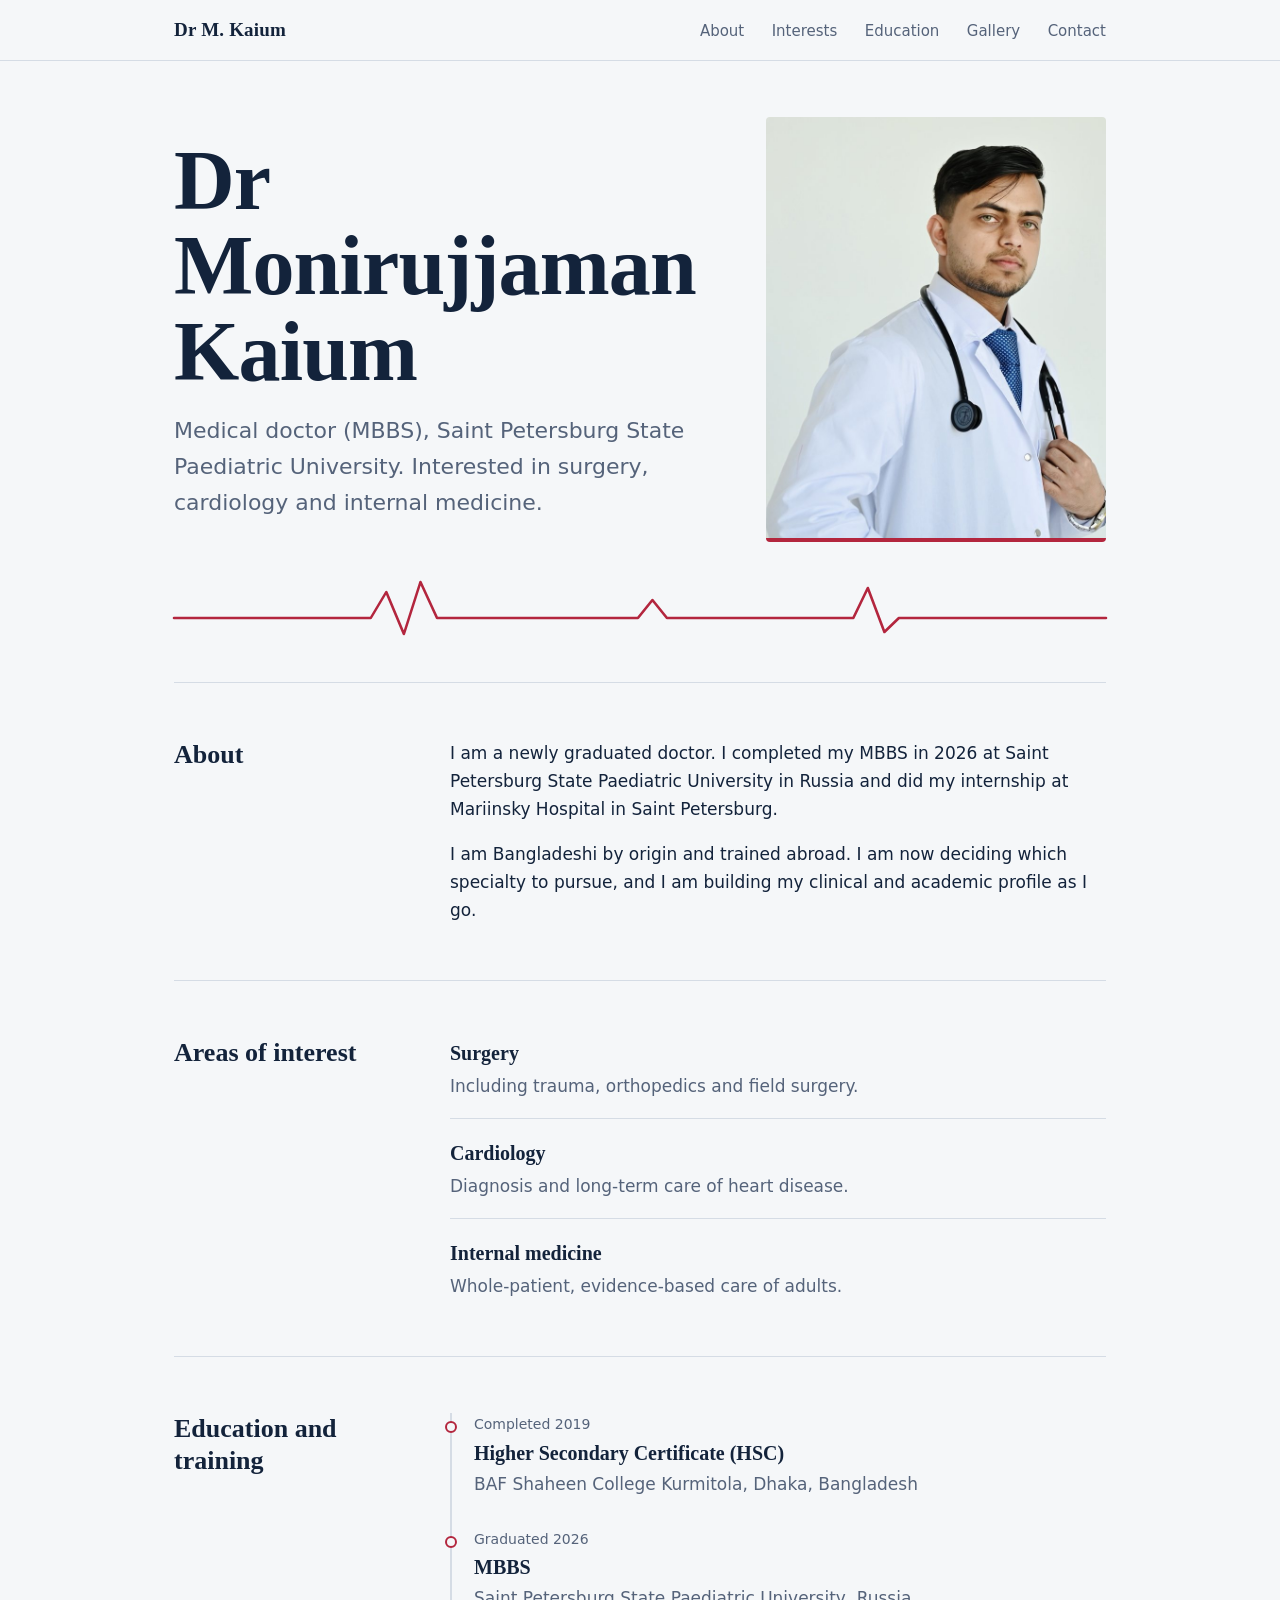
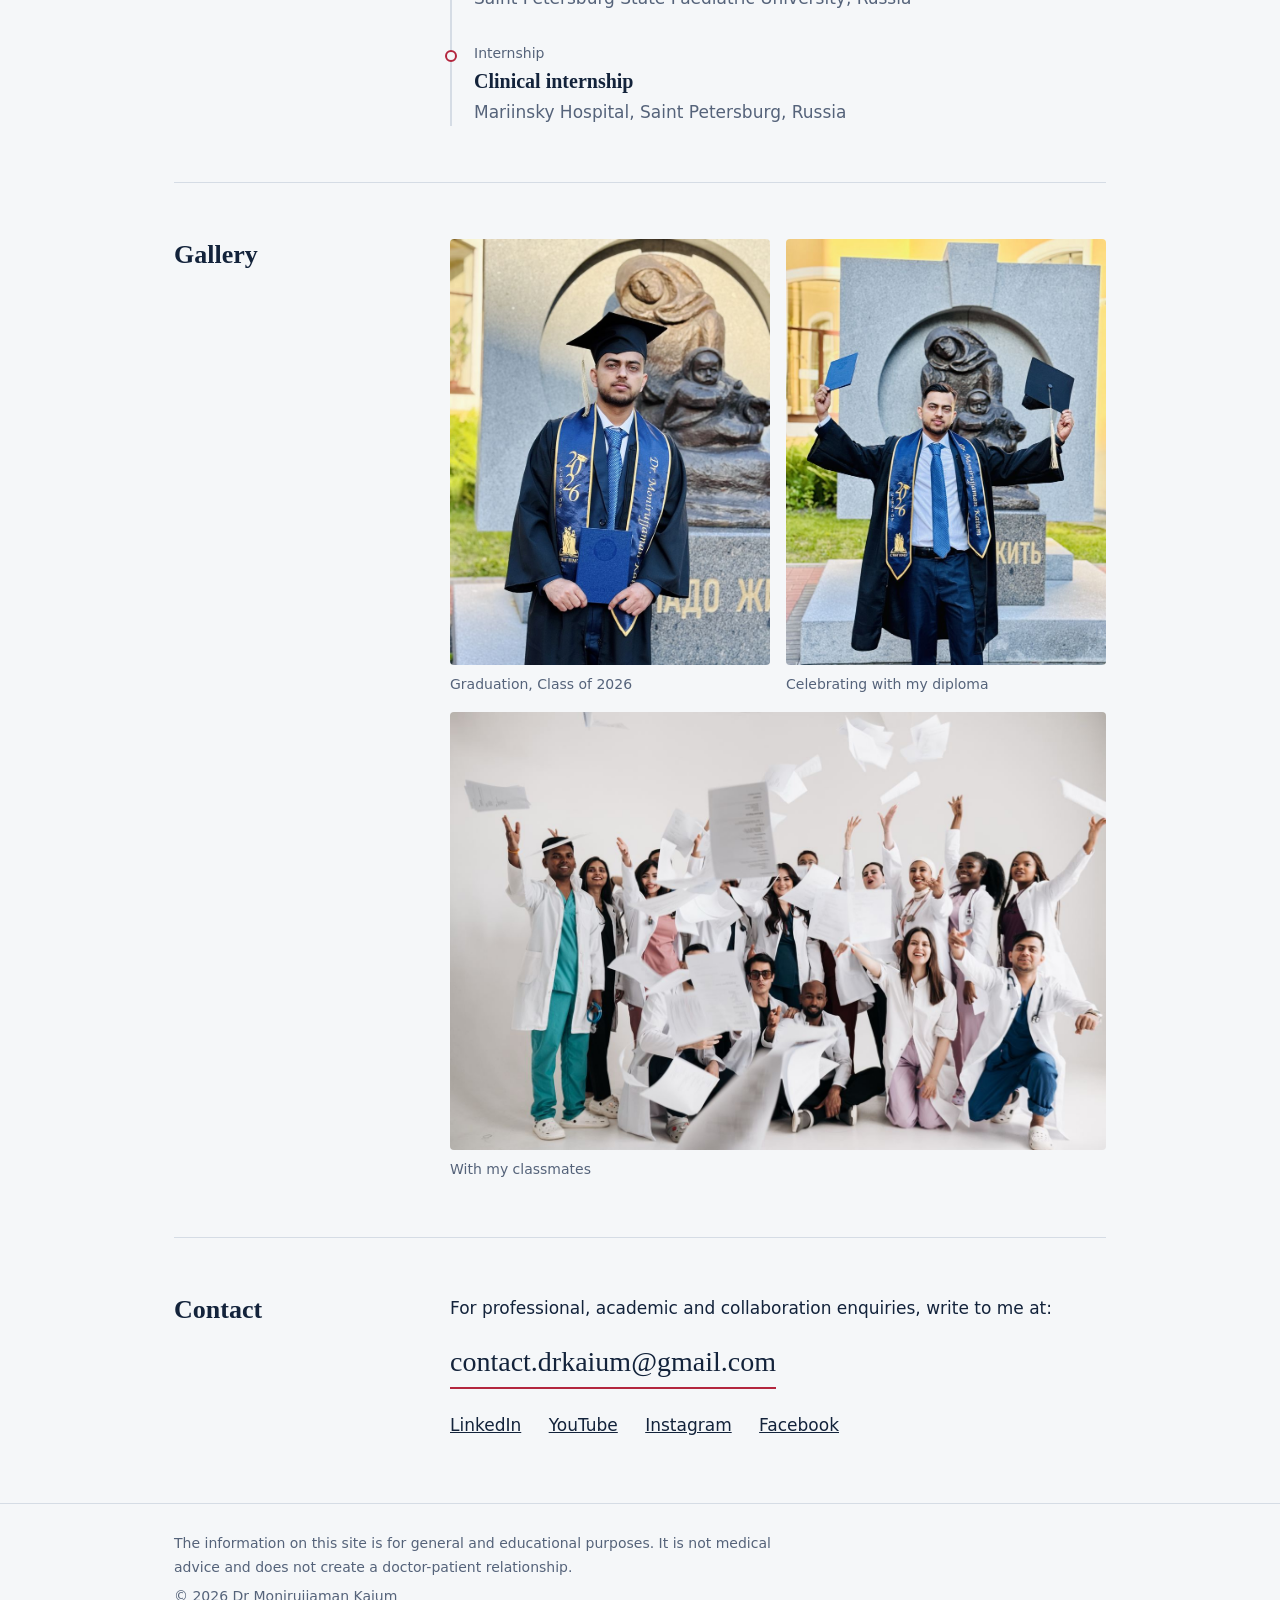
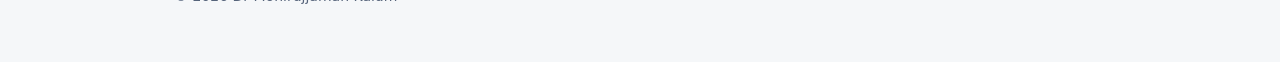
==== index.html @ 2f3d0349 "Rename index.html.html to index.html" ====
<!DOCTYPE html>
<html lang="en">
<head>
<meta charset="utf-8">
<meta name="viewport" content="width=device-width, initial-scale=1">
<title>Dr Monirujjaman Kaium | Medical Doctor (MBBS)</title>
<meta name="description" content="Dr Monirujjaman Kaium, MBBS, Saint Petersburg State Paediatric University. Interested in surgery, cardiology and internal medicine.">
<style>
  :root {
    --paper: #F5F7F9;
    --ink: #13233B;
    --muted: #55637A;
    --line: #D5DCE5;
    --signal: #B3263E;
    --white: #FFFFFF;
    --serif: "Iowan Old Style", "Palatino Linotype", Palatino, Georgia, serif;
    --sans: system-ui, -apple-system, "Segoe UI", Roboto, Helvetica, Arial, sans-serif;
  }
  *, *::before, *::after { box-sizing: border-box; }
  html { scroll-behavior: smooth; }
  body {
    margin: 0;
    background: var(--paper);
    color: var(--ink);
    font: 17px/1.65 var(--sans);
    -webkit-font-smoothing: antialiased;
  }
  a { color: inherit; }
  a:focus-visible { outline: 3px solid var(--signal); outline-offset: 3px; }

  .wrap { max-width: 980px; margin: 0 auto; padding: 0 24px; }

  /* top bar */
  header.bar { border-bottom: 1px solid var(--line); background: var(--paper); position: sticky; top: 0; z-index: 5; }
  header.bar .wrap { display: flex; justify-content: space-between; align-items: center; height: 60px; }
  .mark { font-family: var(--serif); font-weight: 700; font-size: 19px; text-decoration: none; letter-spacing: .01em; }
  nav a { text-decoration: none; margin-left: 22px; font-size: 15px; color: var(--muted); }
  nav a:hover { color: var(--signal); }

  /* hero */
  .hero { padding: 56px 0 40px; }
  .hero-grid { display: grid; gap: 32px; grid-template-columns: 1fr; align-items: center; }
  @media (min-width: 820px) { .hero-grid { grid-template-columns: 1fr 340px; gap: 56px; } }
  .portrait { margin: 0; order: -1; max-width: 320px; }
  @media (min-width: 820px) { .portrait { order: 0; max-width: none; } }
  .portrait img { display: block; width: 100%; height: auto; aspect-ratio: 4 / 5; object-fit: cover; border-radius: 4px; border-bottom: 4px solid var(--signal); background: #E3E8E2; }
  .hero h1 {
    font-family: var(--serif);
    font-weight: 700;
    font-size: clamp(40px, 9vw, 84px);
    line-height: 1.02;
    margin: 0 0 18px;
    letter-spacing: -.01em;
  }
  .hero .title { font-size: clamp(18px, 2.6vw, 22px); color: var(--muted); margin: 0; max-width: 34em; }
  .ecg { display: block; width: 100%; height: 64px; margin: 36px 0 0; overflow: visible; }
  .ecg path {
    fill: none; stroke: var(--signal); stroke-width: 2.5; stroke-linecap: round; stroke-linejoin: round;
    stroke-dasharray: 1600; stroke-dashoffset: 1600;
    animation: trace 2.6s ease-out .3s forwards;
  }
  @keyframes trace { to { stroke-dashoffset: 0; } }
  @media (prefers-reduced-motion: reduce) {
    .ecg path { animation: none; stroke-dashoffset: 0; }
    html { scroll-behavior: auto; }
  }

  /* sections */
  section { padding: 56px 0; border-top: 1px solid var(--line); }
  .grid { display: grid; gap: 20px 56px; grid-template-columns: 1fr; }
  @media (min-width: 820px) { .grid { grid-template-columns: 220px 1fr; } }
  h2 { font-family: var(--serif); font-size: 26px; line-height: 1.2; margin: 0; }
  .body p { margin: 0 0 1em; max-width: 38em; }
  .body p:last-child { margin-bottom: 0; }

  /* interests */
  .fields { list-style: none; margin: 0; padding: 0; }
  .fields li { padding: 18px 0; border-bottom: 1px solid var(--line); }
  .fields li:first-child { padding-top: 0; }
  .fields li:last-child { border-bottom: 0; padding-bottom: 0; }
  .fields strong { display: block; font-family: var(--serif); font-size: 20px; margin-bottom: 2px; }
  .fields span { color: var(--muted); }

  /* education timeline: this one is a real sequence */
  .timeline { list-style: none; margin: 0; padding: 0 0 0 22px; border-left: 2px solid var(--line); }
  .timeline li { position: relative; padding: 0 0 30px; }
  .timeline li:last-child { padding-bottom: 0; }
  .timeline li::before {
    content: ""; position: absolute; left: -29px; top: 8px; width: 12px; height: 12px;
    border-radius: 50%; background: var(--paper); border: 2px solid var(--signal);
  }
  .timeline .when { display: block; font-size: 14px; color: var(--muted); }
  .timeline .what { display: block; font-family: var(--serif); font-size: 20px; font-weight: 700; }
  .timeline .where { display: block; color: var(--muted); }


  /* gallery */
  .shots { display: grid; grid-template-columns: 1fr 1fr; gap: 16px; margin-bottom: 16px; }
  .gallery figure { margin: 0; }
  .gallery img { display: block; width: 100%; height: auto; border-radius: 4px; background: #E3E8E2; }
  .gallery figcaption { font-size: 14px; color: var(--muted); margin-top: 8px; }
  @media (max-width: 520px) { .shots { grid-template-columns: 1fr; } }

  /* contact */
  .contact a.big {
    display: inline-block; font-family: var(--serif); font-size: clamp(20px, 4vw, 28px);
    text-decoration: none; border-bottom: 2px solid var(--signal); padding-bottom: 2px; word-break: break-all;
  }
  .contact a.big:hover { color: var(--signal); }
  .links { margin-top: 22px; }
  .links a { display: inline-block; margin: 0 22px 8px 0; }

  footer { border-top: 1px solid var(--line); padding: 28px 0 48px; color: var(--muted); font-size: 14px; }
  footer p { margin: 0 0 6px; max-width: 46em; }
</style>
</head>
<body>

<header class="bar">
  <div class="wrap">
    <a class="mark" href="#top">Dr M. Kaium</a>
    <nav aria-label="Main">
      <a href="#about">About</a>
      <a href="#interests">Interests</a>
      <a href="#education">Education</a>
      <a href="#gallery">Gallery</a>
      <a href="#contact">Contact</a>
    </nav>
  </div>
</header>

<main id="top">
  <div class="wrap">
    <div class="hero">
      <div class="hero-grid">
        <div>
          <h1>Dr Monirujjaman Kaium</h1>
          <p class="title">Medical doctor (MBBS), Saint Petersburg State Paediatric University. Interested in surgery, cardiology and internal medicine.</p>
        </div>
        <figure class="portrait">
          <img src="[data-uri]" width="720" height="900" alt="Portrait of Dr Monirujjaman Kaium in a white coat with a stethoscope">
        </figure>
      </div>
      <svg class="ecg" viewBox="0 0 900 64" preserveAspectRatio="none" aria-hidden="true">
        <path d="M0 40 H170 L190 40 L205 14 L222 56 L238 4 L254 40 H430 L448 40 L462 22 L476 40 H640 L656 40 L670 10 L686 54 L700 40 H900"/>
      </svg>
    </div>

    <section id="about">
      <div class="grid">
        <h2>About</h2>
        <div class="body">
          <p>I am a newly graduated doctor. I completed my MBBS in 2026 at Saint Petersburg State Paediatric University in Russia and did my internship at Mariinsky Hospital in Saint Petersburg.</p>
          <p>I am Bangladeshi by origin and trained abroad. I am now deciding which specialty to pursue, and I am building my clinical and academic profile as I go.</p>
        </div>
      </div>
    </section>

    <section id="interests">
      <div class="grid">
        <h2>Areas of interest</h2>
        <div class="body">
          <ul class="fields">
            <li><strong>Surgery</strong><span>Including trauma, orthopedics and field surgery.</span></li>
            <li><strong>Cardiology</strong><span>Diagnosis and long-term care of heart disease.</span></li>
            <li><strong>Internal medicine</strong><span>Whole-patient, evidence-based care of adults.</span></li>
          </ul>
        </div>
      </div>
    </section>

    <section id="education">
      <div class="grid">
        <h2>Education and training</h2>
        <div class="body">
          <ol class="timeline">
            <li>
              <span class="when">Completed 2019</span>
              <span class="what">Higher Secondary Certificate (HSC)</span>
              <span class="where">BAF Shaheen College Kurmitola, Dhaka, Bangladesh</span>
            </li>
            <li>
              <span class="when">Graduated 2026</span>
              <span class="what">MBBS</span>
              <span class="where">Saint Petersburg State Paediatric University, Russia</span>
            </li>
            <li>
              <span class="when">Internship</span>
              <span class="what">Clinical internship</span>
              <span class="where">Mariinsky Hospital, Saint Petersburg, Russia</span>
            </li>
          </ol>
        </div>
      </div>
    </section>

    <section id="gallery" class="gallery">
      <div class="grid">
        <h2>Gallery</h2>
        <div class="body">
          <div class="shots">
            <figure>
              <img src="[data-uri]" width="760" height="1013" loading="lazy" alt="Dr Monirujjaman Kaium in graduation gown and cap holding his diploma">
              <figcaption>Graduation, Class of 2026</figcaption>
            </figure>
            <figure>
              <img src="[data-uri]" width="760" height="1013" loading="lazy" alt="Dr Monirujjaman Kaium celebrating graduation with his diploma and cap raised">
              <figcaption>Celebrating with my diploma</figcaption>
            </figure>
          </div>
          <figure>
            <img src="[data-uri]" width="1400" height="934" loading="lazy" alt="Group of medical graduates in white coats throwing papers in the air">
            <figcaption>With my classmates</figcaption>
          </figure>
        </div>
      </div>
    </section>

    <section id="contact" class="contact">
      <div class="grid">
        <h2>Contact</h2>
        <div class="body">
          <p>For professional, academic and collaboration enquiries, write to me at:</p>
          <a class="big" href="mailto:contact.drkaium@gmail.com">contact.drkaium@gmail.com</a>
          <div class="links">
            <a href="https://www.linkedin.com/in/dr-monirujjaman-kaium-36304642a" target="_blank" rel="noopener">LinkedIn</a>
            <a href="https://www.youtube.com/@monirujjamankaium" target="_blank" rel="noopener">YouTube</a>
            <a href="https://www.instagram.com/monirujjamankaium/" target="_blank" rel="noopener">Instagram</a>
            <a href="https://www.facebook.com/Dr-Monirujjaman-Kaium-100064530982934/" target="_blank" rel="noopener">Facebook</a>
          </div>
        </div>
      </div>
    </section>
  </div>
</main>

<footer>
  <div class="wrap">
    <p>The information on this site is for general and educational purposes. It is not medical advice and does not create a doctor-patient relationship.</p>
    <p>&copy; 2026 Dr Monirujjaman Kaium</p>
  </div>
</footer>

</body>
</html>
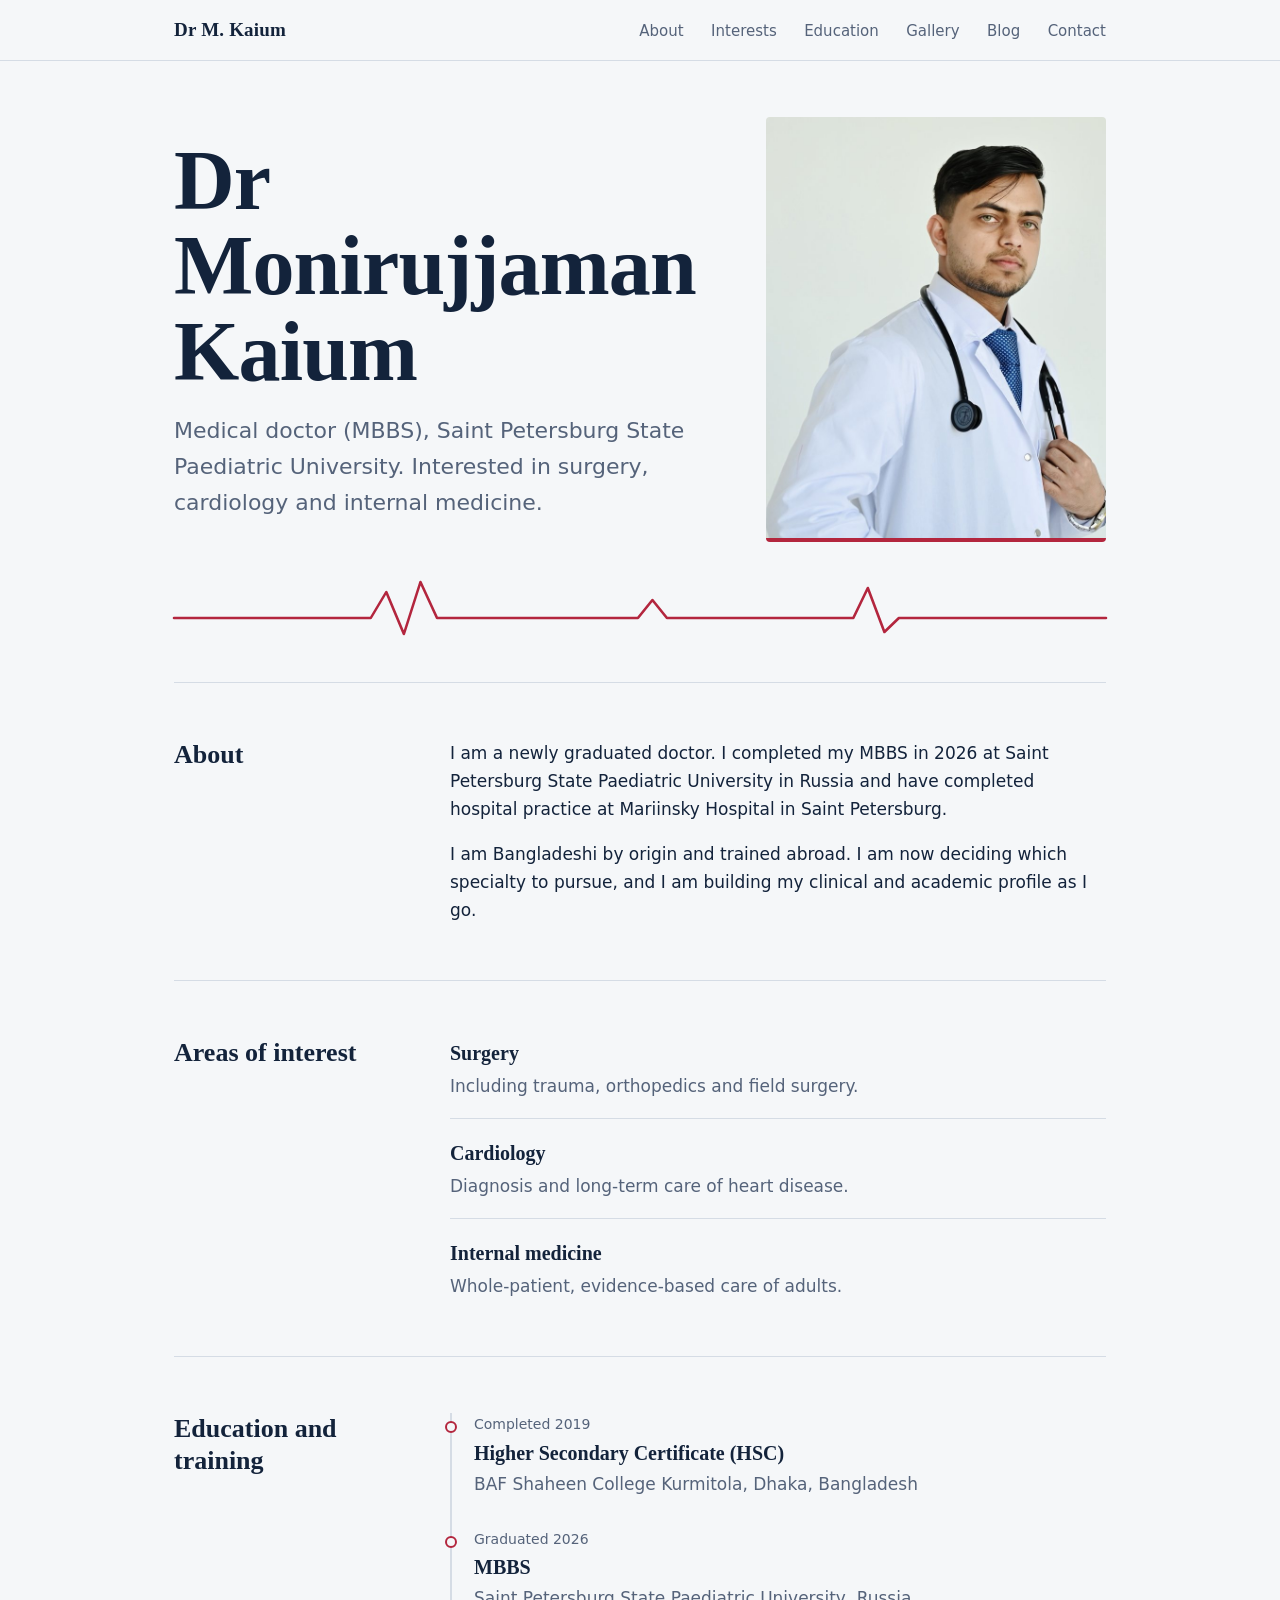
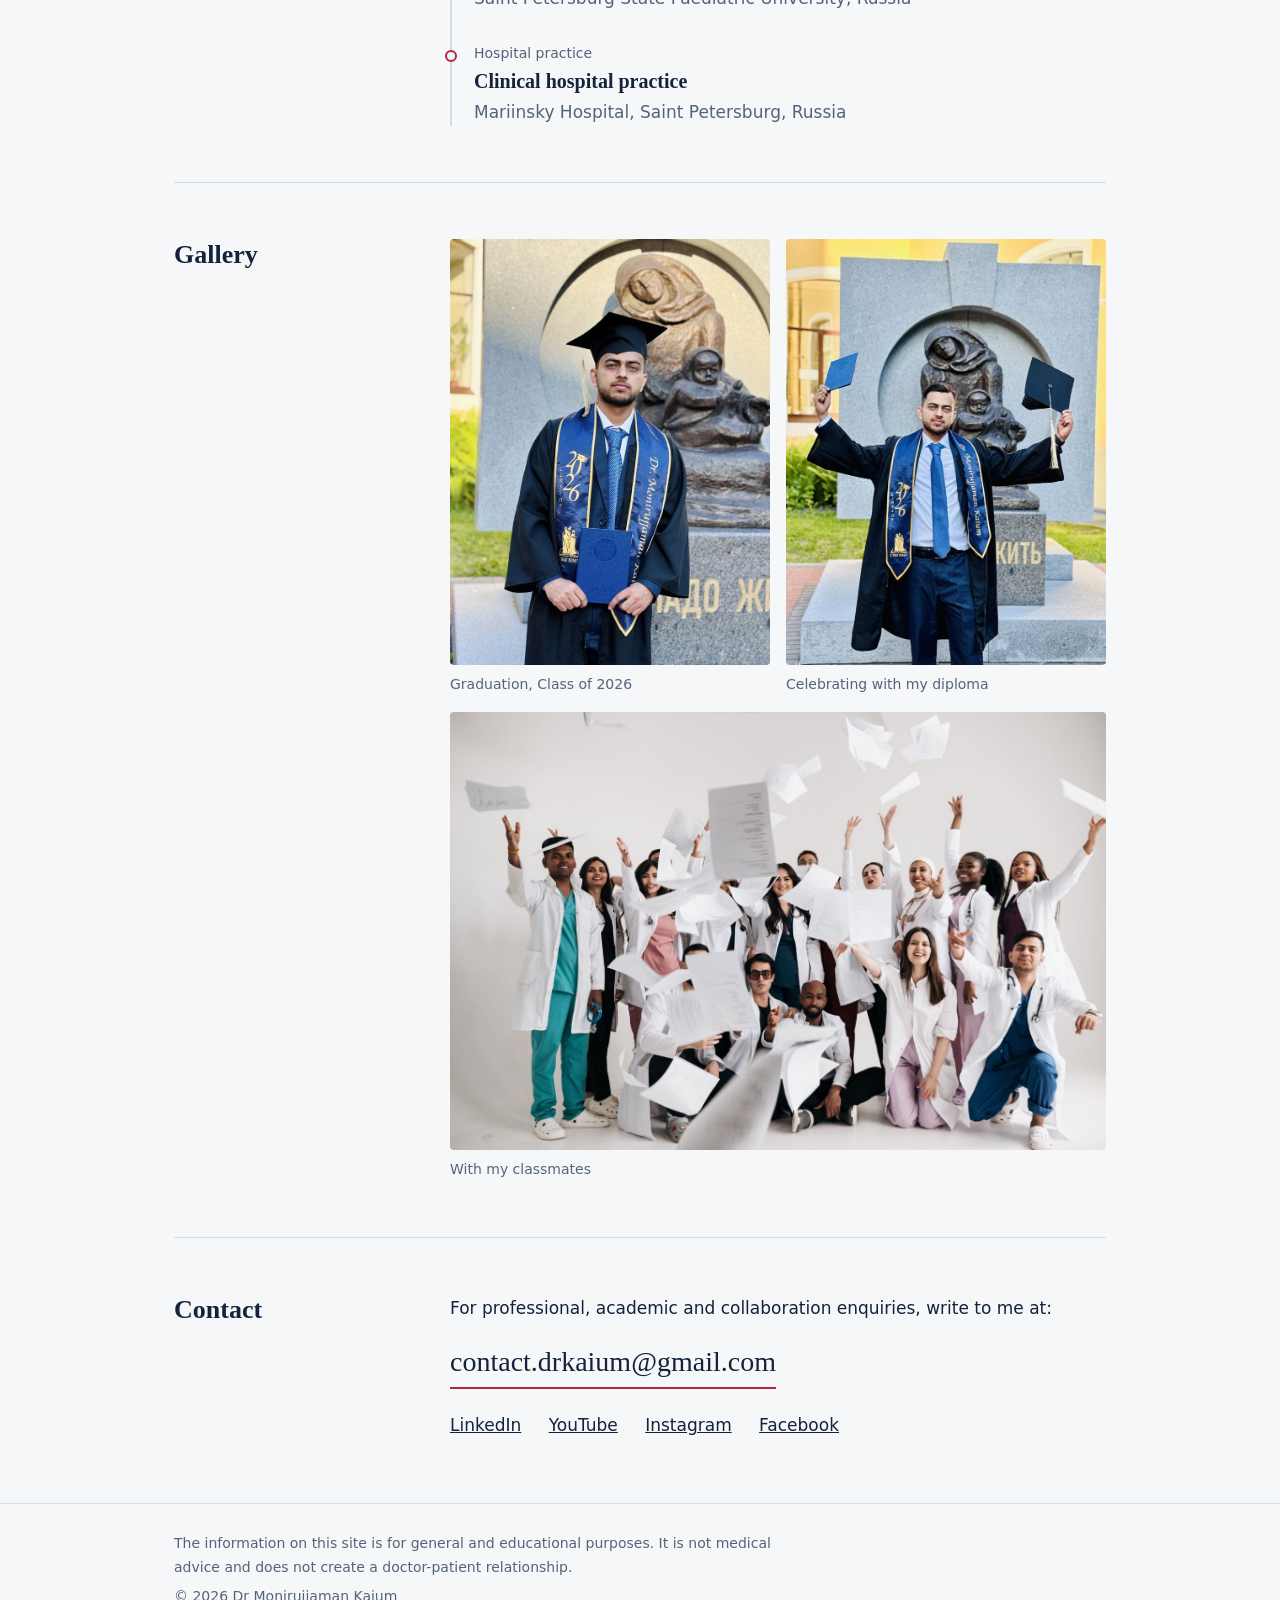
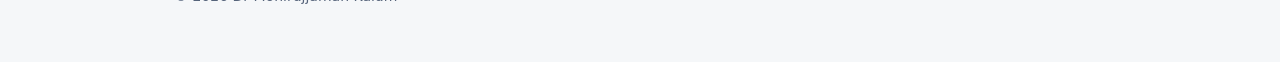
==== commit a1755ad7: "Add files via upload" ====
--- a/index.html
+++ b/index.html
@@ -124,6 +124,7 @@
       <a href="#interests">Interests</a>
       <a href="#education">Education</a>
       <a href="#gallery">Gallery</a>
+      <a href="/blog/">Blog</a>
       <a href="#contact">Contact</a>
     </nav>
   </div>
@@ -150,7 +151,7 @@
       <div class="grid">
         <h2>About</h2>
         <div class="body">
-          <p>I am a newly graduated doctor. I completed my MBBS in 2026 at Saint Petersburg State Paediatric University in Russia and did my internship at Mariinsky Hospital in Saint Petersburg.</p>
+          <p>I am a newly graduated doctor. I completed my MBBS in 2026 at Saint Petersburg State Paediatric University in Russia and have completed hospital practice at Mariinsky Hospital in Saint Petersburg.</p>
           <p>I am Bangladeshi by origin and trained abroad. I am now deciding which specialty to pursue, and I am building my clinical and academic profile as I go.</p>
         </div>
       </div>
@@ -185,8 +186,8 @@
               <span class="where">Saint Petersburg State Paediatric University, Russia</span>
             </li>
             <li>
-              <span class="when">Internship</span>
-              <span class="what">Clinical internship</span>
+              <span class="when">Hospital practice</span>
+              <span class="what">Clinical hospital practice</span>
               <span class="where">Mariinsky Hospital, Saint Petersburg, Russia</span>
             </li>
           </ol>
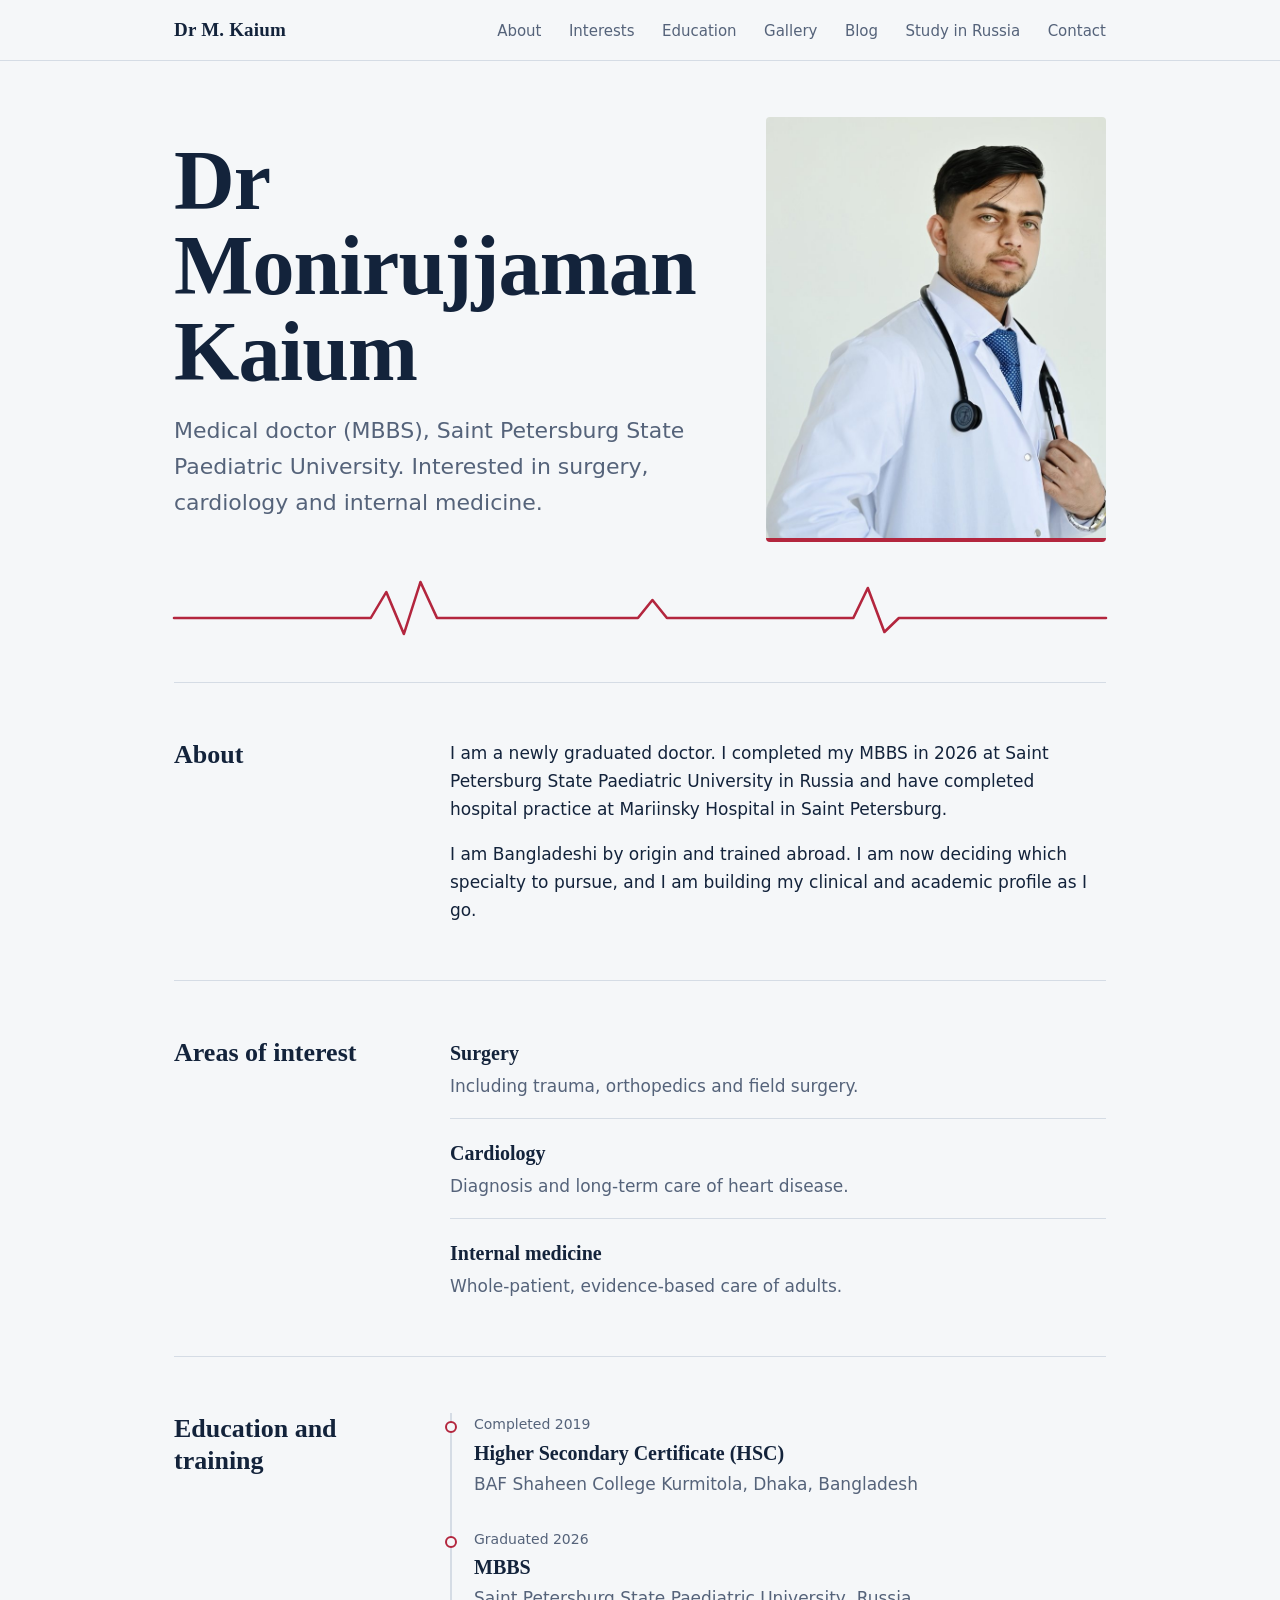
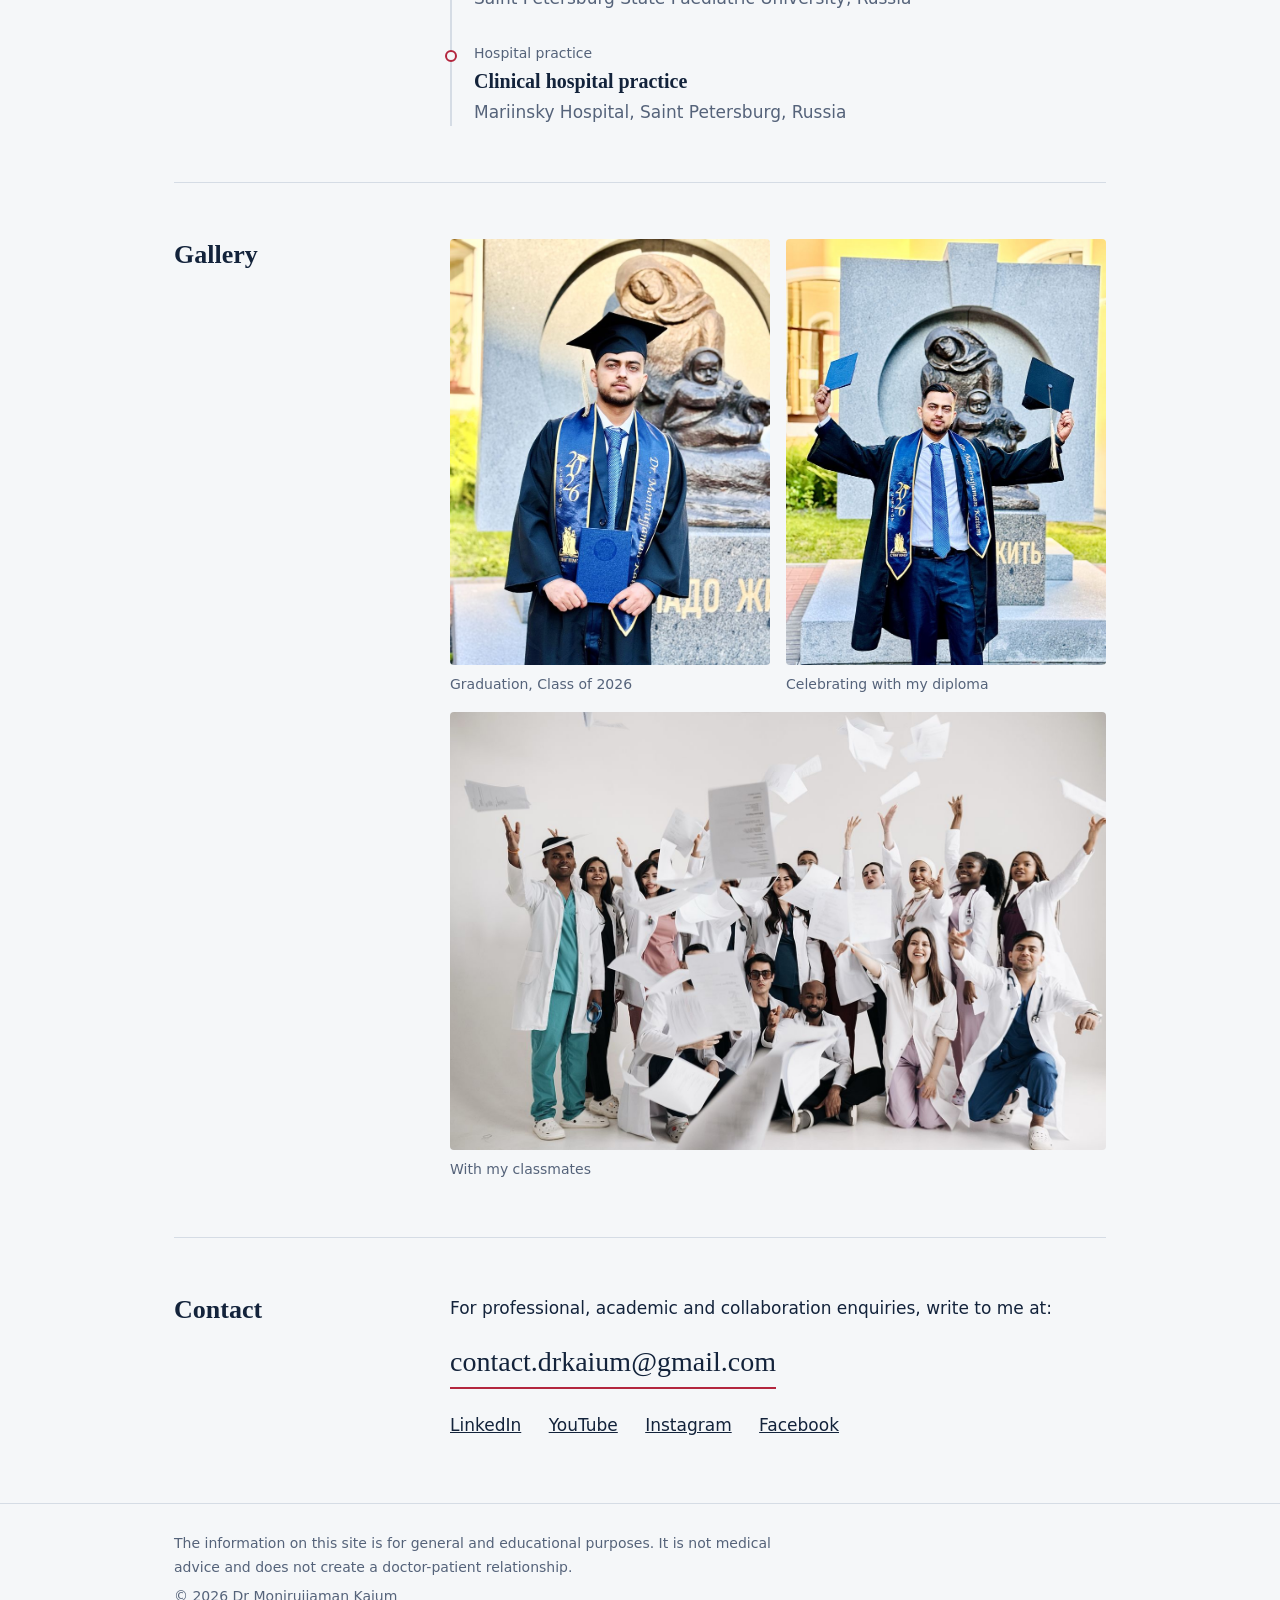
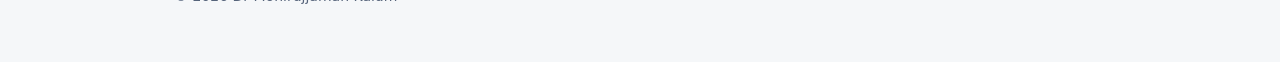
==== commit c2ac3138: "Add files via upload" ====
--- a/index.html
+++ b/index.html
@@ -37,6 +37,12 @@
   nav a { text-decoration: none; margin-left: 22px; font-size: 15px; color: var(--muted); }
   nav a:hover { color: var(--signal); }
 
+  @media (max-width: 640px) {
+    header.bar .wrap { height: auto; flex-wrap: wrap; padding-top: 10px; padding-bottom: 10px; }
+    nav { width: 100%; }
+    nav a { margin: 0 14px 0 0; display: inline-block; }
+  }
+
   /* hero */
   .hero { padding: 56px 0 40px; }
   .hero-grid { display: grid; gap: 32px; grid-template-columns: 1fr; align-items: center; }
@@ -125,6 +131,7 @@
       <a href="#education">Education</a>
       <a href="#gallery">Gallery</a>
       <a href="/blog/">Blog</a>
+      <a href="/study-in-russia/">Study in Russia</a>
       <a href="#contact">Contact</a>
     </nav>
   </div>
@@ -201,16 +208,16 @@
         <div class="body">
           <div class="shots">
             <figure>
-              <img src="[data-uri]" width="760" height="1013" loading="lazy" alt="Dr Monirujjaman Kaium in graduation gown and cap holding his diploma">
+              <img src="[data-uri]